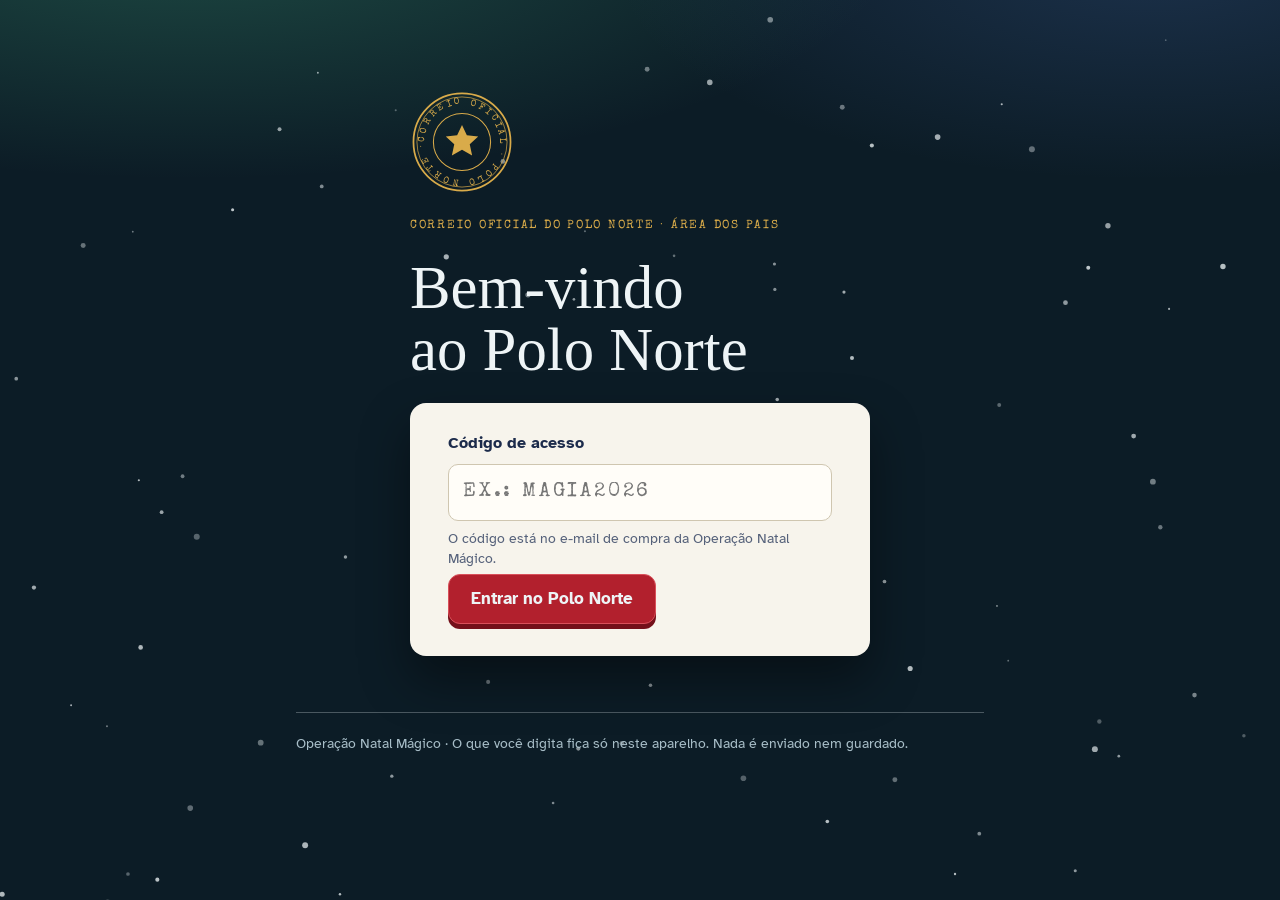
==== index.html @ b94a706e "Add files via upload" ====
<!doctype html>
<html lang="pt-BR">
<head>
<meta charset="utf-8">
<meta name="viewport" content="width=device-width, initial-scale=1, viewport-fit=cover">
<title>Operação Natal Mágico</title>
<meta name="description" content="Área dos pais da Operação Natal Mágico: carta personalizada do Papai Noel, passaporte e guia secreto.">
<meta name="robots" content="noindex, nofollow">
<meta name="theme-color" content="#0c1c26">
<link rel="preconnect" href="https://fonts.googleapis.com">
<link rel="preconnect" href="https://fonts.gstatic.com" crossorigin>
<link rel="stylesheet" href="https://fonts.googleapis.com/css2?family=Atkinson+Hyperlegible:wght@400;700&family=IM+Fell+English+SC&family=Kalam:wght@400;700&family=Mrs+Saint+Delafield&family=Special+Elite&display=swap">
<link rel="stylesheet" href="estilo.css">
</head>
<body>
<canvas id="neve" aria-hidden="true"></canvas>

<main class="app">
  <!-- ACESSO -->
  <section id="tela-acesso" class="tela" hidden>
    <div class="acesso">
      <span class="emblema-grande" data-emblema></span>
      <p class="eyebrow">Correio Oficial do Polo Norte · Área dos pais</p>
      <h1>Bem-vindo ao Polo Norte</h1>
      <form id="form-acesso" class="folha" novalidate>
        <div class="acesso-campo">
          <label class="rotulo" for="f-codigo">Código de acesso</label>
          <input id="f-codigo" type="text" maxlength="24" autocomplete="off" autocapitalize="characters" spellcheck="false" placeholder="Ex.: MAGIA2026">
          <p class="dica">O código está no e-mail de compra da Operação Natal Mágico.</p>
          <p id="erro-codigo" class="erro" hidden></p>
        </div>
        <div class="folha-acoes"><button type="submit" class="bt bt-principal">Entrar no Polo Norte</button></div>
      </form>
    </div>
  </section>

  <!-- INÍCIO -->
  <section id="tela-inicio" class="tela" hidden>
    <div class="inicio-topo">
      <span class="emblema-grande" data-emblema></span>
      <p class="eyebrow">Correio Oficial do Polo Norte · Área dos pais</p>
      <h1>Bem-vindo ao Polo Norte</h1>
      <p class="lead">Em 2 minutos, você prepara a carta personalizada em que o Papai Noel convoca seu filho para a Operação Natal Mágico, e o Passaporte já preenchido. Depois, é só apresentar.</p>
      <div class="acoes">
        <button id="bt-comecar" class="bt bt-principal" type="button">Começar missão</button>
        <button id="bt-guia-inicio" class="bt bt-secundario" type="button">Guia secreto dos pais</button>
        <button id="bt-demo" class="bt bt-secundario" type="button">Ver como a criança recebe</button>
      </div>
      <ul class="garantias">
        <li>Nenhum cadastro</li>
        <li>Nada fica guardado</li>
        <li>Imprima ou apresente na tela</li>
      </ul>
      <p class="aviso-crianca">Prepare longe da criança: a surpresa começa quando ela vê a mensagem urgente.</p>
    </div>
    <div class="amostra-bloco">
      <p class="eyebrow">Exemplo de carta</p>
      <div id="amostra" class="amostra" aria-hidden="true"></div>
    </div>
  </section>

  <!-- FORMULÁRIO -->
  <section id="tela-form" class="tela" hidden>
    <form id="form-carta" class="folha" novalidate>
      <div class="folha-topo">
        <p class="eyebrow-papel">Formulário oficial nº 24 · Central das Missões</p>
        <h2>Conte aos duendes sobre a criança</h2>
        <p class="nota">Só os campos com <span class="obrig">*</span> são obrigatórios. Os outros deixam a carta mais mágica; se ficarem em branco, a carta se ajusta sozinha.</p>
        <button type="button" id="bt-exemplo" class="bt-link-papel">Preencher com um exemplo</button>
      </div>

      <fieldset>
        <legend>Sobre a criança</legend>
        <div class="grade">
          <div class="campo">
            <label class="rotulo" for="f-nome">Nome da criança <span class="obrig">*</span></label>
            <input id="f-nome" type="text" maxlength="40" autocomplete="off" placeholder="Como ela é chamada em casa">
            <p id="erro-nome" class="erro" hidden></p>
          </div>
          <div class="campo">
            <span class="rotulo" id="rot-genero">Menino ou menina <span class="obrig">*</span></span>
            <div id="f-genero" class="escolha" role="radiogroup" aria-labelledby="rot-genero">
              <label class="opcao"><input type="radio" name="genero" id="g-menino" value="menino"><span>Menino</span></label>
              <label class="opcao"><input type="radio" name="genero" id="g-menina" value="menina"><span>Menina</span></label>
            </div>
            <p class="dica">Ajusta palavras como “querido” e “querida”.</p>
            <p id="erro-genero" class="erro" hidden></p>
          </div>
          <div class="campo">
            <label class="rotulo" for="f-idade">Idade <span class="obrig">*</span></label>
            <input id="f-idade" type="number" inputmode="numeric" min="1" max="14" placeholder="Ex.: 7">
            <p id="erro-idade" class="erro" hidden></p>
          </div>
          <div class="campo">
            <label class="rotulo" for="f-cidade">Cidade <span class="obrig">*</span></label>
            <input id="f-cidade" type="text" maxlength="50" autocomplete="off" placeholder="Ex.: Brasília">
            <p id="erro-cidade" class="erro" hidden></p>
          </div>
        </div>
      </fieldset>

      <fieldset>
        <legend>Detalhes mágicos</legend>
        <p class="legenda-nota">Opcional. Escreva do jeito que você falaria.</p>
        <div class="grade">
          <div class="campo inteiro">
            <label class="rotulo" for="f-gosta">Do que mais gosta</label>
            <input id="f-gosta" type="text" maxlength="80" autocomplete="off">
            <p class="dica">Ex.: dinossauros e desenhar</p>
          </div>
          <div class="campo inteiro">
            <label class="rotulo" for="f-conquista">Uma conquista deste ano</label>
            <input id="f-conquista" type="text" maxlength="90" autocomplete="off">
            <p class="dica">Complete a frase “Este ano você…”. Ex.: aprendeu a ler sozinha</p>
          </div>
          <div class="campo">
            <label class="rotulo" for="f-pessoa">Uma pessoa especial</label>
            <input id="f-pessoa" type="text" maxlength="40" autocomplete="off">
            <p class="dica">Ex.: a vovó Lúcia</p>
          </div>
          <div class="campo">
            <label class="rotulo" for="f-pet">Bichinho de estimação</label>
            <input id="f-pet" type="text" maxlength="30" autocomplete="off">
            <p class="dica">Ex.: o Thor</p>
          </div>
          <div class="campo inteiro">
            <label class="rotulo" for="f-pedido">Pedido de Natal</label>
            <input id="f-pedido" type="text" maxlength="70" autocomplete="off">
            <p class="dica">Preencha só se for algo que você pode dar. O Papai Noel diz que leu o pedido, mas não promete nada.</p>
          </div>
        </div>
      </fieldset>

      <fieldset>
        <legend>Recado dos pais</legend>
        <p class="legenda-nota">Opcional. Vira o P.S. da carta.</p>
        <div class="grade">
          <div class="campo inteiro">
            <label class="rotulo" for="f-recado">Recado</label>
            <textarea id="f-recado" maxlength="280"></textarea>
            <p class="dica">Ex.: Temos muito orgulho de você.</p>
          </div>
          <div class="campo">
            <label class="rotulo" for="f-assina">Quem assina o recado</label>
            <input id="f-assina" type="text" maxlength="40" autocomplete="off">
            <p class="dica">Ex.: Mamãe e papai</p>
          </div>
        </div>
      </fieldset>

      <div class="folha-acoes">
        <button type="submit" class="bt bt-principal">Gerar a carta</button>
        <button type="button" id="bt-voltar-inicio" class="bt bt-secundario">Voltar</button>
      </div>
    </form>
  </section>

  <!-- PREPARANDO -->
  <section id="tela-preparando" class="tela tela-centro" hidden>
    <div class="selo-giratorio" data-emblema></div>
    <h2>Preparando a mensagem do Polo Norte</h2>
    <ul class="passos" id="passos">
      <li>Consultando os duendes da Central das Missões</li>
      <li>Escrevendo a carta à mão</li>
      <li>Carimbando o passaporte oficial</li>
    </ul>
  </section>

  <!-- PRONTO -->
  <section id="tela-pronta" class="tela" hidden>
    <div class="bloco">
      <p class="eyebrow">Uma mensagem chegou do Polo Norte</p>
      <h2 id="pronta-titulo">A carta está pronta</h2>
      <p class="lead">Leia antes de mostrar. Se quiser mudar algo, edite os dados e gere de novo: o número de agente continua o mesmo.</p>
    </div>
    <div class="acoes">
      <button id="bt-apresentar" class="bt bt-principal" type="button">Apresentar para a criança</button>
      <button id="bt-editar" class="bt bt-secundario" type="button">Editar dados</button>
    </div>
    <div class="painel">
      <div class="painel-item">
        <div>
          <p class="painel-rotulo">Número de agente</p>
          <p id="num-missao" class="num-missao">PN-2026-0000</p>
          <p class="painel-nota">Já vem escrito na carta e no passaporte. Guarde também por aqui.</p>
        </div>
        <button id="bt-copiar-num" class="bt bt-pequeno" type="button">Copiar número</button>
      </div>
      <div class="painel-item">
        <div>
          <p class="painel-rotulo">Apresentar em outro aparelho</p>
          <p class="painel-nota">Copie o link mágico e abra na TV, no tablet ou no celular de quem vai mostrar. O link abre só a apresentação desta carta.</p>
        </div>
        <button id="bt-copiar-link" class="bt bt-pequeno" type="button">Copiar link mágico</button>
        <input id="link-campo" class="link-campo" type="text" readonly hidden aria-label="Link mágico">
      </div>
      <div class="painel-item">
        <div>
          <p class="painel-rotulo">Guia secreto dos pais</p>
          <p class="painel-nota">O passo a passo da noite de abertura, da rotina de cada noite e do grande final.</p>
        </div>
        <button id="bt-guia-pronta" class="bt bt-pequeno" type="button">Abrir o guia</button>
      </div>
    </div>

    <div class="abas" role="tablist" aria-label="Materiais personalizados">
      <button type="button" role="tab" id="aba-carta" aria-selected="true" aria-controls="painel-carta">Carta do Papai Noel</button>
      <button type="button" role="tab" id="aba-passaporte" aria-selected="false" aria-controls="painel-passaporte" tabindex="-1">Passaporte</button>
    </div>
    <div id="painel-carta" class="aba-painel" role="tabpanel" aria-labelledby="aba-carta">
      <div class="aba-acoes">
        <button id="bt-imprimir-carta" class="bt bt-secundario" type="button">Imprimir ou salvar PDF</button>
        <p class="dica-impressao">No celular, escolha “Salvar como PDF” na tela de impressão.</p>
      </div>
      <div id="carta-final"></div>
    </div>
    <div id="painel-passaporte" class="aba-painel" role="tabpanel" aria-labelledby="aba-passaporte" hidden>
      <p class="lead">A página de identificação já sai preenchida. Imprima, recorte na linha pontilhada e cole na primeira página do Passaporte do kit. A criança completa a foto, o codinome e a assinatura.</p>
      <div class="aba-acoes">
        <button id="bt-imprimir-passaporte" class="bt bt-secundario" type="button">Imprimir o passaporte</button>
      </div>
      <div id="passaporte-final"></div>
    </div>
  </section>

  <!-- GUIA DOS PAIS -->
  <section id="tela-guia" class="tela" hidden>
    <div class="bloco">
      <button id="bt-guia-voltar" class="bt-voltar" type="button">← Voltar</button>
      <p class="eyebrow">Só para os pais · não deixe a criança ver</p>
      <h2>Guia secreto dos pais</h2>
      <p class="lead">Tudo o que você precisa para conduzir os 24 dias com 5 minutos por noite. As missões, os bilhetes e as atividades estão nos PDFs do kit.</p>
      <div class="acoes"><button id="bt-imprimir-guia" class="bt bt-secundario" type="button">Imprimir o guia</button></div>
    </div>
    <div id="guia-conteudo" class="guia">
      <ol class="guia-etapas">
        <li class="etapa">
          <h3>Antes de começar</h3>
          <div class="etapa-corpo">
            <p>Faça tudo até a véspera do primeiro dia. Marque o que já fez:</p>
            <ul class="checklist">
              <li><label><input type="checkbox" id="c1" data-check="c1"><span>Imprimir o Kit de Abertura: Passaporte, Medidor de Magia, Juramento do Agente e Mapa do Polo Norte.</span></label></li>
              <li><label><input type="checkbox" id="c2" data-check="c2"><span>Imprimir e recortar os 24 Cartões do Dia. Guardar em um envelope, longe da criança.</span></label></li>
              <li><label><input type="checkbox" id="c3" data-check="c3"><span>Imprimir os Desafios do Agente que quiser usar. Eles são opcionais.</span></label></li>
              <li><label><input type="checkbox" id="c4" data-check="c4"><span>Escolher onde o cartão vai aparecer toda manhã: ao lado da cama, na mesa do café ou na porta da geladeira. Sempre o mesmo lugar vira ritual.</span></label></li>
              <li><label><input type="checkbox" id="c5" data-check="c5"><span>Separar lápis de cor, cola e uma tesoura sem ponta.</span></label></li>
              <li><label><input type="checkbox" id="c6" data-check="c6"><span>Gerar a carta, imprimir o passaporte e testar a apresentação no aparelho que você vai usar.</span></label></li>
            </ul>
          </div>
        </li>
        <li class="etapa">
          <h3>A noite da abertura (dia 1)</h3>
          <div class="etapa-corpo">
            <ol>
              <li>À noite, com as luzes mais baixas, diga que chegou uma mensagem estranha no seu celular.</li>
              <li>Toque em <strong>Apresentar para a criança</strong> e entregue o aparelho. Deixe que ela mesma toque no selo e leia, ou leia junto.</li>
              <li>Quando ela tocar em <strong>Eu aceito a missão!</strong>, entregue o Passaporte e o Medidor de Magia.</li>
              <li>Ajude a conferir o Passaporte: o número de agente está na carta. Depois, ela faz o Juramento do Agente em voz alta.</li>
            </ol>
            <p class="guia-nota">Prefere papel? Imprima a carta, dobre em um envelope e deixe na porta ou na caixa de correio.</p>
          </div>
        </li>
        <li class="etapa">
          <h3>A rotina de cada noite</h3>
          <div class="etapa-corpo">
            <p>Cinco minutos, depois que a criança dormir:</p>
            <ol>
              <li>Deixe o Cartão do Dia no lugar combinado.</li>
              <li>De manhã, ela encontra o cartão e lê o bilhete e a missão, ou você lê para ela.</li>
              <li>Ao longo do dia, ela cumpre a missão. O desafio em PDF é opcional.</li>
              <li>À noite, ela pinta uma estrela no Medidor de Magia e cola um selo no Passaporte.</li>
              <li>A cada três estrelas, ela pinta o caminho até o próximo lugar do mapa.</li>
            </ol>
          </div>
        </li>
        <li class="etapa">
          <h3>Começou depois do dia 1? Versão Expressa</h3>
          <div class="etapa-corpo">
            <p>Use só os 12 cartões marcados com ★ (dias 1, 3, 4, 5, 7, 10, 13, 15, 17, 19, 23 e 24) e pinte duas estrelas por missão. Comece até 13 de dezembro para terminar no dia 24.</p>
          </div>
        </li>
        <li class="etapa">
          <h3>A caça ao tesouro (dia 23)</h3>
          <div class="etapa-corpo">
            <p>Na noite do dia 22, esconda as pistas impressas:</p>
            <ul>
              <li>Pista 2 na geladeira</li>
              <li>Pista 3 dentro de um sapato</li>
              <li>Pista 4 embaixo do travesseiro</li>
              <li>Pista 5 na máquina de lavar</li>
              <li>Pista 6 na árvore de Natal</li>
            </ul>
            <p>A pista 1 vai junto com o Cartão do Dia 23. Na pista 6, escreva à mão onde está a surpresa final. Se algum esconderijo não existir na sua casa, troque por outro e ajuste a pista anterior.</p>
          </div>
        </li>
        <li class="etapa">
          <h3>O grande final (dia 24)</h3>
          <div class="etapa-corpo">
            <ul>
              <li>Preencha o certificado com o nome da criança e a data. Assine como Papai Noel, com uma letra diferente da sua.</li>
              <li>Entregue o certificado junto com o Cartão Final do Papai Noel.</li>
              <li>Os Vale-Momentos em Família podem ir junto, como presente extra.</li>
            </ul>
          </div>
        </li>
        <li class="etapa">
          <h3>Se algo sair do roteiro</h3>
          <div class="etapa-corpo">
            <dl class="guia-faq">
              <div><dt>Esqueci de deixar o cartão.</dt><dd>Deixe dois no dia seguinte, com um aviso: “A neve atrasou o duende Faísca”.</dd></div>
              <div><dt>O dia foi corrido demais.</dt><dd>Troque por uma missão de 5 minutos, como a da gratidão (dia 4) ou a dos elogios (dia 15). Você pode trocar os dias de lugar.</dd></div>
              <div><dt>A criança não cumpriu a missão.</dt><dd>Não apague estrelas. Diga que a missão pode ser feita amanhã: a magia não tem pressa.</dd></div>
              <div><dt>Tenho mais de um filho.</dt><dd>Gere uma carta e um passaporte para cada um. Cada criança ganha o próprio número de agente, e as missões podem ser feitas juntos.</dd></div>
              <div><dt>A criança perguntou se é você.</dt><dd>Responda com outra pergunta: “O que você acha?”. Deixe a imaginação dela decidir.</dd></div>
            </dl>
          </div>
        </li>
      </ol>
    </div>
  </section>

  <footer class="rodape">Operação Natal Mágico · O que você digita fica só neste aparelho. Nada é enviado nem guardado.</footer>
</main>

<!-- BOAS-VINDAS (depois do código) -->
<div id="intro" class="intro" hidden role="dialog" aria-modal="true" aria-label="Boas-vindas ao Polo Norte">
  <button id="bt-intro-pular" class="intro-pular" type="button">Pular</button>
  <div class="intro-palco">
    <div class="intro-selo"><span data-emblema></span><p>Acesso liberado</p></div>
    <div class="intro-dupla">
      <figure class="intro-personagem intro-faisca">
        <p class="balao">Bem-vindo à Central das Missões! Eu sou o Faísca. Todo dia, vou entregar uma missão para o seu pequeno agente.</p>
        <div class="desenho" data-personagem="faisca"></div>
        <figcaption>Duende Faísca<span>Chefe da Central das Missões</span></figcaption>
      </figure>
      <figure class="intro-personagem intro-lumi">
        <p class="balao">E eu sou a Lumi, a rena caçula! Cada missão cumprida me dá força para o meu primeiro voo.</p>
        <div class="desenho" data-personagem="lumi"></div>
        <figcaption>Rena Lumi<span>A estrela do primeiro voo</span></figcaption>
      </figure>
    </div>
    <button id="bt-intro-entrar" class="bt bt-ouro bt-grande intro-entrar" type="button">Entrar no Polo Norte</button>
  </div>
</div>

<!-- APRESENTAÇÃO -->
<div id="apresentacao" class="ap" hidden role="dialog" aria-modal="true" aria-label="Mensagem do Polo Norte">
  <div class="ap-barra">
    <button id="bt-som" type="button" aria-pressed="true">Som ligado</button>
    <button id="bt-sair" type="button">Sair</button>
  </div>

  <section id="ap-alerta" class="ap-etapa">
    <div class="farol" aria-hidden="true"></div>
    <p class="transmissao">Central das Missões · Transmissão prioritária</p>
    <h2 class="atencao">ATENÇÃO!</h2>
    <p class="ap-texto">Uma mensagem urgente acaba de chegar do Polo Norte.</p>
    <button id="bt-receber" class="bt bt-principal bt-grande" type="button">Receber a mensagem</button>
  </section>

  <section id="ap-envelope" class="ap-etapa" hidden>
    <p class="ap-texto ap-texto-menor">Esta mensagem é para:</p>
    <p id="ap-nome" class="ap-nome"></p>
    <div class="envelope-palco">
      <div id="envelope" class="envelope">
        <div class="aba"></div>
        <button id="bt-lacre" class="lacre-btn" type="button" aria-label="Abrir o envelope" data-estrela></button>
        <p class="env-carimbo">Correio das Renas · Entrega urgente</p>
      </div>
    </div>
    <p class="toque">Toque no selo para abrir</p>
  </section>

  <section id="ap-carta" class="ap-etapa ap-etapa-carta" hidden>
    <div id="ap-folha" class="ap-folha"></div>
    <button id="bt-aceito" class="bt bt-ouro bt-grande" type="button">Eu aceito a missão!</button>
  </section>

  <section id="ap-aceita" class="ap-etapa" hidden>
    <div class="estrela-grande" data-estrela></div>
    <h2 class="aceita-titulo">Missão aceita!</h2>
    <p id="ap-agente" class="ap-agente"></p>
    <div class="medidor-bloco">
      <p class="medidor-rotulo">Medidor de Magia · 1 de 24 estrelas</p>
      <div id="medidor" class="medidor" aria-hidden="true"></div>
    </div>
    <p class="ap-texto ap-texto-menor">A primeira estrela acabou de acender. Fique de olho: o duende Faísca vai deixar a sua próxima missão.</p>
    <button id="bt-reler" class="bt bt-secundario" type="button">Ler a carta de novo</button>
  </section>
</div>

<div id="impressao" aria-hidden="true"></div>

<script src="app.js"></script>
</body>
</html>
---- estilo.css ----
/* Layout: uma coluna estreita sobre o céu noturno do Polo Norte; carta e passaporte são papel de verdade apoiados nesse céu. */
:root{
  --noite:#0c1c26; --noite-2:#132c38; --noite-3:#21424f;
  --neve:#eef4f6; --neve-2:#a8bec8; --borda-clara:rgba(238,244,246,.28); --vidro:rgba(12,28,38,.62);
  --pinho:#1f5040; --lacre:#b2202d; --lacre-escuro:#74101a; --lacre-claro:#d9505a;
  --brilho-lacre:rgba(217,80,90,.6); --brilho-zero:rgba(217,80,90,0);
  --ouro:#d9ab4a; --ouro-claro:#f3d27f; --ouro-escuro:#94701f; --brilho-ouro:rgba(243,210,127,.55);
  --papel:#f7f4ec; --papel-2:#e9e2cf; --tinta:#1c2b4b; --tinta-2:#55617a;
  --campo:#fffdf8; --campo-borda:#cfc6b0;
  --envelope:#f1ecdf; --envelope-aba:#e4dcc6;
  --passaporte:#e6efeb; --passaporte-linha:rgba(31,80,64,.09);
  --aurora-1:rgba(70,180,135,.30); --aurora-2:rgba(80,120,200,.22);
  --sombra:rgba(0,0,0,.42);
  /* personagens */
  --pele:#f3c9a4; --pele-sombra:#e0a987; --bochecha:rgba(226,110,110,.45); --cabelo:#c9672e;
  --duende:#2f7a5c; --duende-escuro:#1f5040; --cinto:#5a3a22; --olho:#1d1a22; --brilho:#ffffff;
  --rena:#a87448; --rena-escuro:#7d5232; --rena-claro:#ecd5b0; --casco:#3d2a1c; --nariz-rena:#4a2f20;
  --f-oficial:'IM Fell English SC', Georgia, 'Times New Roman', serif;
  --f-mao:'Kalam', 'Segoe Print', 'Comic Sans MS', cursive;
  --f-ui:'Atkinson Hyperlegible', system-ui, -apple-system, 'Segoe UI', sans-serif;
  --f-tele:'Special Elite', 'Courier New', monospace;
  --f-assin:'Mrs Saint Delafield', 'Brush Script MT', cursive;
  color-scheme: dark;
}
*,*::before,*::after{box-sizing:border-box}
[hidden]{display:none!important}
html{-webkit-text-size-adjust:100%}
body{
  margin:0; min-height:100vh; font-family:var(--f-ui); font-size:16px; line-height:1.55; color:var(--neve);
  background:
    radial-gradient(ellipse 90% 45% at 15% -8%, var(--aurora-1), transparent 62%),
    radial-gradient(ellipse 70% 40% at 90% -4%, var(--aurora-2), transparent 60%),
    var(--noite);
  background-attachment:fixed;
}
body.em-apresentacao{overflow:hidden}
#neve{position:fixed; inset:0; width:100%; height:100%; pointer-events:none; z-index:0}
body.em-apresentacao #neve{z-index:51}
:focus-visible{outline:3px solid var(--ouro-claro); outline-offset:3px}
p{margin:0}

/* ---------- casca do site ---------- */
.app{
  position:relative; z-index:1; max-width:720px; margin:0 auto;
  padding-block:calc(env(safe-area-inset-top,0px) + 36px) calc(env(safe-area-inset-bottom,0px) + 40px);
  padding-left:max(16px, env(safe-area-inset-left,0px)); padding-right:max(16px, env(safe-area-inset-right,0px));
}
.tela{display:flex; flex-direction:column; gap:28px}
.eyebrow{font-family:var(--f-tele); text-transform:uppercase; letter-spacing:.14em; font-size:.78rem; color:var(--ouro)}
h1,h2,h3{font-weight:400; text-wrap:balance; margin:0}
h1{font-family:var(--f-oficial); font-size:clamp(2.5rem, 9vw, 3.8rem); line-height:1.02; color:var(--neve)}
h2{font-family:var(--f-oficial); font-size:clamp(1.9rem, 6vw, 2.6rem); line-height:1.08; color:var(--neve)}
h3{font-family:var(--f-oficial); font-size:1.45rem; line-height:1.15; color:var(--ouro-claro)}
.lead{font-size:1.1rem; color:var(--neve-2); max-width:58ch}
.bloco{display:flex; flex-direction:column; gap:14px}
.acoes{display:flex; flex-wrap:wrap; gap:12px}

.bt{
  font-family:var(--f-ui); font-weight:700; font-size:1.05rem; line-height:1.2;
  padding:14px 22px; min-height:50px; border-radius:12px; border:1.5px solid transparent;
  cursor:pointer; display:inline-flex; align-items:center; justify-content:center; gap:10px;
  transition:transform .12s ease, box-shadow .12s ease, background-color .2s ease;
}
.bt-principal{background:var(--lacre); color:var(--neve); border-color:var(--lacre-claro); box-shadow:0 5px 0 var(--lacre-escuro)}
.bt-principal:hover{background:var(--lacre-claro)}
.bt-principal:active{transform:translateY(3px); box-shadow:0 2px 0 var(--lacre-escuro)}
.bt-ouro{background:var(--ouro); color:var(--noite); border-color:var(--ouro-claro); box-shadow:0 5px 0 var(--ouro-escuro)}
.bt-ouro:hover{background:var(--ouro-claro)}
.bt-ouro:active{transform:translateY(3px); box-shadow:0 2px 0 var(--ouro-escuro)}
.bt-secundario{background:transparent; color:var(--neve); border-color:var(--borda-clara)}
.bt-secundario:hover{border-color:var(--neve-2)}
.bt-pequeno{font-size:.95rem; padding:10px 16px; min-height:44px; background:var(--noite-3); color:var(--neve); border-color:var(--borda-clara)}
.bt-grande{font-size:1.3rem; padding:18px 32px; min-height:62px; border-radius:14px}
.bt-voltar{align-self:flex-start; background:none; border:0; padding:8px 0; font:700 1rem var(--f-ui); color:var(--ouro-claro); cursor:pointer}

/* ---------- acesso ---------- */
.acesso{max-width:460px; margin:6vh auto 0; display:flex; flex-direction:column; gap:22px; align-items:flex-start}
.acesso .folha{width:100%}
.acesso-campo{display:flex; flex-direction:column; gap:8px}
.acesso-campo input{text-transform:uppercase; letter-spacing:.14em; font-family:var(--f-tele)!important; font-size:1.25rem!important}

/* ---------- início ---------- */
.inicio-topo{display:flex; flex-direction:column; gap:18px; align-items:flex-start}
.emblema-grande{width:104px; color:var(--ouro)}
.emblema-grande svg{display:block; width:100%; height:auto}
.garantias{list-style:none; margin:0; padding:0; display:flex; flex-wrap:wrap; gap:8px 20px; color:var(--neve-2); font-size:.95rem}
.garantias li{display:flex; align-items:center; gap:8px}
.garantias li::before{content:""; width:7px; height:7px; border-radius:50%; background:var(--ouro)}
.aviso-crianca{font-size:.95rem; color:var(--neve-2); border-left:3px solid var(--lacre); padding-left:12px; max-width:56ch}
.amostra-bloco{display:flex; flex-direction:column; gap:14px; margin-top:8px}
.amostra{
  max-height:540px; overflow:hidden; padding:6px 4px 0;
  -webkit-mask-image:linear-gradient(#000 62%, transparent); mask-image:linear-gradient(#000 62%, transparent);
}
.amostra .carta{transform:rotate(-1.2deg); font-size:clamp(13px, 3.3vw, 16px)}

/* ---------- formulário (papel) ---------- */
.folha{
  background:var(--papel); color:var(--tinta); color-scheme:light;
  border-radius:16px; padding:28px clamp(18px, 5vw, 38px) 32px;
  box-shadow:0 24px 50px var(--sombra);
}
.folha-topo{display:flex; flex-direction:column; gap:10px; margin-bottom:26px; padding-bottom:22px; border-bottom:1.5px solid var(--ouro)}
.eyebrow-papel{font-family:var(--f-tele); text-transform:uppercase; letter-spacing:.12em; font-size:.74rem; color:var(--lacre)}
.folha h2{color:var(--pinho)}
.nota{font-size:.98rem; color:var(--tinta-2); max-width:58ch}
.bt-link-papel{align-self:flex-start; background:none; border:0; padding:6px 0; font:700 .98rem var(--f-ui); color:var(--lacre); text-decoration:underline; text-underline-offset:3px; cursor:pointer}
fieldset{border:0; padding:0; margin:0 0 30px; min-width:0}
legend{font-family:var(--f-oficial); font-size:1.5rem; color:var(--pinho); padding:0; margin-bottom:4px}
.legenda-nota{font-size:.94rem; color:var(--tinta-2); margin:0 0 16px}
.grade{display:grid; grid-template-columns:1fr 1fr; gap:18px 16px}
.campo{display:flex; flex-direction:column; gap:6px; min-width:0}
.campo.inteiro{grid-column:1 / -1}
.rotulo{font-weight:700; font-size:1rem; color:var(--tinta)}
.obrig{color:var(--lacre)}
.dica{font-size:.87rem; color:var(--tinta-2); line-height:1.4}
.folha input[type=text], .folha input[type=number], .folha textarea{
  font:inherit; font-size:1.05rem; color:var(--tinta); background:var(--campo);
  border:1.5px solid var(--campo-borda); border-radius:10px; padding:12px 14px; width:100%;
}
.folha textarea{min-height:100px; resize:vertical}
.folha input:focus, .folha textarea:focus{outline:none; border-color:var(--pinho); box-shadow:0 0 0 3px rgba(31,80,64,.18)}
.folha [aria-invalid="true"]{border-color:var(--lacre)}
.erro{color:var(--lacre); font-size:.9rem; font-weight:700}
.escolha{display:flex; gap:10px}
.opcao{flex:1; position:relative}
.opcao input{position:absolute; opacity:0; inset:0; margin:0}
.opcao span{
  display:block; text-align:center; padding:12px 10px; border:1.5px solid var(--campo-borda); border-radius:10px;
  background:var(--campo); color:var(--tinta); font-weight:700; cursor:pointer; transition:background-color .15s
}
.opcao input:checked + span{background:var(--pinho); color:var(--papel); border-color:var(--pinho)}
.opcao input:focus-visible + span{outline:3px solid var(--ouro); outline-offset:2px}
.folha-acoes{display:flex; flex-wrap:wrap; gap:12px; padding-top:6px}
.folha .bt-secundario{color:var(--tinta); border-color:var(--campo-borda)}
@media (max-width:540px){ .grade{grid-template-columns:1fr} }

/* ---------- preparando ---------- */
.tela-centro{align-items:center; text-align:center; padding-top:8vh}
.selo-giratorio{width:150px; color:var(--ouro); animation:girar 6s linear infinite}
.selo-giratorio svg{width:100%; height:auto; display:block}
@keyframes girar{to{transform:rotate(360deg)}}
.passos{list-style:none; margin:0; padding:0; display:flex; flex-direction:column; gap:12px; text-align:left}
.passos li{display:flex; align-items:center; gap:12px; color:var(--neve-2); font-size:1.05rem; opacity:.45; transition:opacity .4s}
.passos li::before{
  content:""; width:22px; height:22px; border-radius:50%; border:2px solid var(--borda-clara); flex:none;
  display:grid; place-items:center; font-size:.8rem; font-weight:700; color:var(--noite);
}
.passos li.feito{opacity:1; color:var(--neve)}
.passos li.feito::before{content:"✓"; background:var(--ouro); border-color:var(--ouro)}

/* ---------- área pronta ---------- */
.painel{display:flex; flex-direction:column; gap:12px}
.painel-item{
  display:grid; grid-template-columns:1fr auto; gap:12px 16px; align-items:center;
  background:var(--noite-2); border:1px solid var(--borda-clara); border-radius:14px; padding:16px 18px;
}
.painel-item > div{min-width:0}
.painel-rotulo{font-family:var(--f-tele); font-size:.75rem; letter-spacing:.12em; text-transform:uppercase; color:var(--ouro)}
.num-missao{font-family:var(--f-tele); font-size:1.45rem; color:var(--ouro-claro); letter-spacing:.06em; font-variant-numeric:tabular-nums; margin:2px 0}
.painel-nota{font-size:.93rem; color:var(--neve-2)}
.link-campo{grid-column:1 / -1; width:100%; font:.85rem var(--f-tele); color:var(--neve); background:var(--noite-3); border:1px solid var(--borda-clara); border-radius:8px; padding:10px 12px}
@media (max-width:480px){ .painel-item{grid-template-columns:1fr} .painel-item .bt{justify-self:start} }

.abas{display:flex; gap:4px; border-bottom:1px solid var(--borda-clara); overflow-x:auto}
.abas button{
  font:700 1.02rem var(--f-ui); background:none; border:0; border-bottom:3px solid transparent;
  color:var(--neve-2); padding:12px 18px; min-height:50px; cursor:pointer; white-space:nowrap
}
.abas button[aria-selected="true"]{color:var(--neve); border-bottom-color:var(--ouro)}
.aba-painel{display:flex; flex-direction:column; gap:18px}
.aba-acoes{display:flex; flex-wrap:wrap; gap:10px 16px; align-items:center}
.dica-impressao{font-size:.92rem; color:var(--neve-2)}

/* ---------- a carta ---------- */
.carta{
  position:relative; max-width:680px; margin-inline:auto; width:100%;
  background:
    radial-gradient(circle at 18% 12%, rgba(233,226,207,.55), transparent 42%),
    radial-gradient(circle at 85% 88%, rgba(233,226,207,.6), transparent 45%),
    var(--papel);
  color:var(--tinta);
  border:12px solid transparent;
  border-image:repeating-linear-gradient(-45deg, var(--lacre) 0 12px, var(--papel) 12px 20px, var(--pinho) 20px 32px, var(--papel) 32px 40px) 12;
  padding:2.1em 2.3em 1.8em;
  font-family:var(--f-mao); font-size:clamp(15px, 3.7vw, 18px); line-height:1.68;
  box-shadow:0 24px 50px var(--sombra);
}
.carta-topo{display:grid; grid-template-columns:auto 1fr auto; gap:.9em; align-items:center; padding-bottom:.9em; margin-bottom:1.1em; border-bottom:1.5px solid var(--ouro)}
.carta-topo .emblema{width:4.3em; color:var(--lacre)}
.carta-topo .emblema svg, .carta-topo .carimbo svg{display:block; width:100%; height:auto}
.timbre-1{font-family:var(--f-oficial); font-size:1.4em; line-height:1.08; color:var(--pinho)}
.timbre-2{font-family:var(--f-tele); font-size:.68em; color:var(--tinta-2); letter-spacing:.07em; text-transform:uppercase; margin-top:.35em; line-height:1.35}
.carta-topo .carimbo{width:6.4em; color:var(--lacre); opacity:.72; transform:rotate(-8deg)}
@media (max-width:480px){
  .carta{padding:1.5em 1.3em 1.4em}
  .carta-topo{grid-template-columns:auto 1fr}
  .carta-topo .carimbo{grid-column:1 / -1; justify-self:end; width:5.6em; margin-top:-.6em}
}
.carta-local{text-align:right; font-size:.95em; color:var(--tinta-2); margin-bottom:1em}
.carta-corpo p{margin-bottom:.8em}
.carta-corpo .saudacao{font-size:1.28em; font-weight:700}
.carta-corpo .pergunta{font-size:1.22em; font-weight:700; color:var(--lacre)}
.nome-destaque{font-weight:700; color:var(--pinho)}
.carta-agente{
  margin:.2em auto 1.1em; max-width:22em; text-align:center; padding:.7em 1em .8em;
  border:2px dashed var(--lacre); border-radius:.5em; transform:rotate(-1.5deg);
}
.carta-agente .ca-rotulo{font-family:var(--f-tele); font-size:.7em; letter-spacing:.14em; text-transform:uppercase; color:var(--lacre); margin:0}
.carta-agente .ca-num{font-family:var(--f-tele); font-size:1.55em; letter-spacing:.08em; color:var(--tinta); font-variant-numeric:tabular-nums; line-height:1.3; margin:0}
.carta-agente .ca-nota{font-size:.82em; color:var(--tinta-2); margin:0; line-height:1.4}
.carta-fim{display:flex; align-items:flex-end; justify-content:space-between; gap:1em; margin-top:.4em}
.assinatura{font-family:var(--f-assin); font-size:3.3em; line-height:1; color:var(--tinta); margin-top:.12em; transform:rotate(-4deg); transform-origin:left bottom}
.lacre{
  width:4.5em; height:4.5em; flex:none; display:grid; place-items:center;
  border-radius:48% 52% 50% 50% / 53% 47% 53% 47%;
  background:radial-gradient(circle at 35% 30%, var(--lacre-claro), var(--lacre) 55%, var(--lacre-escuro));
  box-shadow:inset 0 -4px 8px rgba(0,0,0,.25), 0 3px 6px rgba(0,0,0,.25);
  color:var(--ouro-claro); transform:rotate(9deg);
}
.lacre svg{width:52%; height:auto}
.carta-ps{margin-top:1.1em; padding-top:.75em; border-top:1px dashed var(--tinta-2); font-size:.98em}
.carta-rodape{margin-top:1.3em; font-family:var(--f-tele); font-size:.66em; letter-spacing:.08em; text-transform:uppercase; color:var(--tinta-2); text-align:center}

/* ---------- o passaporte ---------- */
.passaporte{
  width:100%; max-width:560px; margin-inline:auto; color:var(--tinta);
  background:
    repeating-radial-gradient(circle at 78% 30%, var(--passaporte-linha) 0 1px, transparent 1px 9px),
    repeating-linear-gradient(115deg, var(--passaporte-linha) 0 1px, transparent 1px 14px),
    var(--passaporte);
  border-radius:14px; padding:1.1em 1.2em 1em; font-size:clamp(13px, 3.4vw, 16px);
  box-shadow:0 24px 50px var(--sombra); outline:2px dashed var(--neve-2); outline-offset:8px;
}
.pp-topo{display:flex; align-items:center; gap:.8em; padding-bottom:.7em; margin-bottom:.9em; border-bottom:1.5px solid var(--pinho)}
.pp-emblema{width:3.2em; color:var(--pinho); flex:none}
.pp-emblema svg{display:block; width:100%; height:auto}
.pp-titulo{font-family:var(--f-oficial); font-size:1.45em; line-height:1.05; color:var(--pinho)}
.pp-sub{font-family:var(--f-tele); font-size:.7em; letter-spacing:.12em; text-transform:uppercase; color:var(--lacre); margin-top:.25em}
.pp-corpo{display:grid; grid-template-columns:7.2em 1fr; gap:1em; align-items:start}
.pp-foto{
  aspect-ratio:3 / 4; border:1.5px dashed var(--pinho); border-radius:.4em; display:grid; place-items:center; text-align:center;
  font-size:.72em; color:var(--tinta-2); padding:.6em; background:var(--campo)
}
.pp-dados{margin:0; display:grid; grid-template-columns:1fr 1fr; gap:.55em .9em}
.pp-dados > div{min-width:0}
.pp-dados .inteiro{grid-column:1 / -1}
.pp-dados dt{font-family:var(--f-ui); font-size:.64em; font-weight:700; letter-spacing:.1em; text-transform:uppercase; color:var(--tinta-2)}
.pp-dados dd{margin:0; font-family:var(--f-tele); font-size:1em; color:var(--tinta); overflow-wrap:anywhere; line-height:1.3}
.pp-dados dd.pp-num{color:var(--lacre); font-size:1.12em; letter-spacing:.05em}
.pp-dados dd.pp-branco{height:1.6em; border-bottom:1.5px solid var(--tinta-2)}
.pp-mrz{
  margin-top:1em; padding-top:.6em; border-top:1px solid var(--passaporte-linha);
  font-family:'Courier New', monospace; font-size:clamp(8.5px, 2.35vw, 12.5px); letter-spacing:.06em; line-height:1.45;
  color:var(--tinta); white-space:pre; overflow:hidden
}
@media (max-width:440px){ .pp-corpo{grid-template-columns:5.6em 1fr} .pp-dados{grid-template-columns:1fr} }

/* ---------- guia dos pais ---------- */
.guia{display:flex; flex-direction:column; gap:16px}
.guia-etapas{list-style:none; margin:0; padding:0; counter-reset:etapa; display:flex; flex-direction:column; gap:16px}
.etapa{
  counter-increment:etapa; display:grid; grid-template-columns:44px 1fr; gap:4px 14px;
  background:var(--noite-2); border:1px solid var(--borda-clara); border-radius:16px; padding:20px 20px 22px 16px;
}
.etapa::before{
  content:counter(etapa); grid-row:1 / span 2; width:40px; height:40px; border-radius:50%;
  display:grid; place-items:center; font-family:var(--f-tele); font-size:1.15rem; color:var(--noite); background:var(--ouro)
}
.etapa > *{grid-column:2; min-width:0}
.etapa-corpo{display:flex; flex-direction:column; gap:12px; color:var(--neve-2); font-size:1.02rem; margin-top:6px}
.etapa-corpo strong{color:var(--neve)}
.etapa-corpo ol, .etapa-corpo ul{margin:0; padding-left:1.2em; display:flex; flex-direction:column; gap:6px}
.checklist{list-style:none; padding-left:0!important}
.checklist label{display:flex; gap:12px; align-items:flex-start; cursor:pointer}
.checklist input{width:20px; height:20px; margin:2px 0 0; flex:none; accent-color:var(--ouro)}
.checklist input:checked + span{text-decoration:line-through; opacity:.7}
.guia-nota{font-size:.95rem; border-left:3px solid var(--ouro); padding-left:12px}
.guia-faq{margin:0; display:flex; flex-direction:column; gap:12px}
.guia-faq dt{font-weight:700; color:var(--neve)}
.guia-faq dd{margin:2px 0 0}

.rodape{margin-top:56px; padding-top:20px; border-top:1px solid var(--borda-clara); font-size:.86rem; color:var(--neve-2)}

/* ---------- apresentação ---------- */
.ap{
  position:fixed; inset:0; z-index:50; overflow-y:auto; -webkit-overflow-scrolling:touch; color:var(--neve);
  background:
    radial-gradient(ellipse 90% 50% at 20% -10%, var(--aurora-1), transparent 62%),
    radial-gradient(ellipse 70% 45% at 85% -6%, var(--aurora-2), transparent 60%),
    var(--noite);
}
.ap-barra{position:fixed; z-index:55; top:calc(env(safe-area-inset-top,0px) + 12px); right:calc(env(safe-area-inset-right,0px) + 12px); display:flex; gap:8px}
.ap-barra button{font:700 .85rem var(--f-ui); background:var(--vidro); color:var(--neve-2); border:1px solid var(--borda-clara); border-radius:999px; padding:8px 14px; min-height:38px; cursor:pointer}
.ap-etapa{
  min-height:100%; display:flex; flex-direction:column; align-items:center; justify-content:center; text-align:center; gap:24px;
  padding-block:calc(env(safe-area-inset-top,0px) + 76px) calc(env(safe-area-inset-bottom,0px) + 48px);
  padding-left:max(16px, env(safe-area-inset-left,0px)); padding-right:max(16px, env(safe-area-inset-right,0px));
}
.ap-etapa-carta{justify-content:flex-start}
.farol{
  width:108px; height:108px; border-radius:50%;
  background:radial-gradient(circle at 40% 34%, var(--lacre-claro), var(--lacre) 58%, var(--lacre-escuro));
  animation:farol 1.15s ease-out infinite;
}
@keyframes farol{0%{box-shadow:0 0 0 0 var(--brilho-lacre)}70%{box-shadow:0 0 0 46px var(--brilho-zero)}100%{box-shadow:0 0 0 0 var(--brilho-zero)}}
.transmissao{font-family:var(--f-tele); font-size:.82rem; letter-spacing:.16em; text-transform:uppercase; color:var(--ouro)}
.atencao{font-family:var(--f-tele); font-size:clamp(2.8rem, 13vw, 5.4rem); letter-spacing:.1em; line-height:1; color:var(--neve)}
.atencao::after{content:"_"; animation:piscar 1s steps(1) infinite; color:var(--lacre-claro)}
@keyframes piscar{50%{opacity:0}}
.ap-texto{font-size:clamp(1.25rem, 4.6vw, 1.65rem); line-height:1.35; max-width:24ch; color:var(--neve)}
.ap-texto-menor{font-size:clamp(1.05rem, 3.8vw, 1.25rem); color:var(--neve-2); max-width:34ch}
.ap-nome{font-family:var(--f-oficial); font-size:clamp(3rem, 15vw, 6.4rem); line-height:1; color:var(--ouro-claro); text-shadow:0 0 36px var(--brilho-ouro); overflow-wrap:anywhere}
.envelope-palco{perspective:1000px; margin-top:6px; max-width:100%}
.envelope{
  position:relative; width:min(84vw, 440px); aspect-ratio:16 / 10; max-width:100%;
  background:var(--envelope); border:10px solid transparent;
  border-image:repeating-linear-gradient(-45deg, var(--lacre) 0 12px, var(--envelope) 12px 20px, var(--pinho) 20px 32px, var(--envelope) 32px 40px) 10;
  box-shadow:0 30px 60px var(--sombra);
}
.aba{position:absolute; left:0; right:0; top:0; height:60%; background:var(--envelope-aba); clip-path:polygon(0 0, 100% 0, 50% 100%); transform-origin:50% 0; transition:transform .9s cubic-bezier(.5,0,.2,1); z-index:2}
.envelope.aberto .aba{transform:rotateX(178deg)}
.lacre-btn{
  position:absolute; left:50%; top:60%; z-index:3; width:84px; height:84px; transform:translate(-50%,-50%);
  border:0; cursor:pointer; display:grid; place-items:center; color:var(--ouro-claro);
  border-radius:48% 52% 50% 50% / 53% 47% 53% 47%;
  background:radial-gradient(circle at 35% 30%, var(--lacre-claro), var(--lacre) 55%, var(--lacre-escuro));
  box-shadow:inset 0 -5px 10px rgba(0,0,0,.28), 0 6px 14px rgba(0,0,0,.35);
  animation:pulsar 1.6s ease-in-out infinite; transition:opacity .4s, transform .4s;
}
.lacre-btn svg{width:46%; height:auto}
@keyframes pulsar{50%{transform:translate(-50%,-50%) scale(1.08)}}
.envelope.aberto .lacre-btn{opacity:0; animation:none; transform:translate(-50%,-50%) scale(.6); pointer-events:none}
.env-carimbo{position:absolute; left:0; right:0; bottom:9%; text-align:center; font-family:var(--f-tele); font-size:clamp(.62rem, 2.4vw, .8rem); letter-spacing:.14em; text-transform:uppercase; color:var(--lacre)}
.toque{font-size:1.05rem; color:var(--neve-2); animation:boiar 1.8s ease-in-out infinite}
@keyframes boiar{50%{transform:translateY(-5px)}}
.ap-folha{width:100%; max-width:680px; animation:subir .9s cubic-bezier(.2,.7,.2,1) both}
@keyframes subir{from{opacity:0; transform:translateY(60px) scale(.96)}to{opacity:1; transform:none}}
.ap-folha .carta{text-align:left}
.estrela-grande{width:136px; color:var(--ouro-claro); filter:drop-shadow(0 0 24px var(--brilho-ouro)); animation:brotar 1s cubic-bezier(.2,1.4,.4,1) both}
.estrela-grande svg{width:100%; height:auto; display:block}
@keyframes brotar{from{transform:scale(.2) rotate(-90deg); opacity:0}to{transform:none; opacity:1}}
.aceita-titulo{font-family:var(--f-oficial); font-size:clamp(2.8rem, 11vw, 4.4rem); line-height:1; color:var(--neve)}
.ap-agente{font-family:var(--f-tele); letter-spacing:.1em; text-transform:uppercase; color:var(--ouro); font-size:1rem}
.medidor-bloco{display:flex; flex-direction:column; gap:10px; width:100%; max-width:440px}
.medidor-rotulo{font-family:var(--f-tele); font-size:.8rem; letter-spacing:.12em; text-transform:uppercase; color:var(--neve-2)}
.medidor{display:grid; grid-template-columns:repeat(12, 1fr); gap:6px}
.m-estrela{color:var(--noite-3)}
.m-estrela svg{width:100%; height:auto; display:block}
.m-estrela.acesa{color:var(--ouro-claro); filter:drop-shadow(0 0 8px var(--brilho-ouro)); animation:acender 1.2s .7s ease-out both}
@keyframes acender{from{color:var(--noite-3); transform:scale(.6)}60%{transform:scale(1.5)}to{color:var(--ouro-claro); transform:none}}

/* ---------- boas-vindas com os personagens ---------- */
.intro{
  position:fixed; inset:0; z-index:60; overflow-y:auto; display:flex; color:var(--neve);
  background:
    radial-gradient(ellipse 90% 50% at 20% -10%, var(--aurora-1), transparent 62%),
    radial-gradient(ellipse 70% 45% at 85% -6%, var(--aurora-2), transparent 60%),
    var(--noite);
}
body.em-intro{overflow:hidden}
body.em-intro #neve{z-index:61}
.intro-pular{position:fixed; z-index:62; top:calc(env(safe-area-inset-top,0px) + 12px); right:calc(env(safe-area-inset-right,0px) + 12px); font:700 .85rem var(--f-ui); background:var(--vidro); color:var(--neve-2); border:1px solid var(--borda-clara); border-radius:999px; padding:8px 14px; min-height:38px; cursor:pointer}
.intro-palco{
  margin:auto; width:100%; max-width:720px; display:flex; flex-direction:column; align-items:center; gap:22px; text-align:center;
  padding-block:calc(env(safe-area-inset-top,0px) + 64px) calc(env(safe-area-inset-bottom,0px) + 40px);
  padding-left:max(16px, env(safe-area-inset-left,0px)); padding-right:max(16px, env(safe-area-inset-right,0px));
}
.intro-selo{display:flex; flex-direction:column; align-items:center; gap:10px; color:var(--ouro)}
.intro-selo span{width:80px}
.intro-selo svg{display:block; width:100%; height:auto}
.intro-selo p{font-family:var(--f-tele); font-size:.95rem; letter-spacing:.2em; text-transform:uppercase; color:var(--ouro-claro); border:2px solid var(--ouro); border-radius:6px; padding:4px 14px; transform:rotate(-4deg)}
.intro-dupla{display:grid; grid-template-columns:1fr 1fr; gap:14px; width:100%; align-items:end}
.intro-personagem{margin:0; display:flex; flex-direction:column; align-items:center; gap:12px; min-width:0}
.balao{
  position:relative; max-width:270px; background:var(--papel); color:var(--tinta);
  font-family:var(--f-mao); font-size:clamp(.92rem, 3.5vw, 1.15rem); line-height:1.35;
  padding:12px 14px; border-radius:16px; box-shadow:0 12px 26px var(--sombra)
}
.balao::after{content:""; position:absolute; left:50%; bottom:-10px; transform:translateX(-50%); border:10px solid transparent; border-top-color:var(--papel); border-bottom:0}
.desenho{width:min(100%, 210px)}
.desenho svg{display:block; width:100%; height:auto; overflow:visible}
.intro-personagem figcaption{font-family:var(--f-oficial); font-size:1.25rem; line-height:1.1; color:var(--neve)}
.intro-personagem figcaption span{display:block; margin-top:4px; font-family:var(--f-ui); font-size:.82rem; color:var(--neve-2)}

/* cores dos desenhos */
.c-pele{fill:var(--pele)} .c-pele-sombra{fill:var(--pele-sombra)} .c-bochecha{fill:var(--bochecha)} .c-cabelo{fill:var(--cabelo)}
.c-duende{fill:var(--duende)} .c-duende-escuro{fill:var(--duende-escuro)} .c-lacre{fill:var(--lacre)} .c-ouro{fill:var(--ouro)} .c-ouro-claro{fill:var(--ouro-claro)}
.c-cinto{fill:var(--cinto)} .c-olho{fill:var(--olho)} .c-brilho{fill:var(--brilho)} .c-boca{fill:none; stroke:var(--olho); stroke-width:3; stroke-linecap:round}
.c-braco{fill:none; stroke:var(--duende); stroke-width:14; stroke-linecap:round}
.c-rena{fill:var(--rena)} .c-rena-escuro{fill:var(--rena-escuro)} .c-rena-claro{fill:var(--rena-claro)} .c-casco{fill:var(--casco)} .c-nariz-rena{fill:var(--nariz-rena)}
.c-galho{fill:none; stroke:var(--ouro); stroke-width:5; stroke-linecap:round}
.c-estrela-lumi{fill:var(--ouro-claro); filter:drop-shadow(0 0 5px var(--brilho-ouro))}

/* movimentos */
.braco-aceno{transform-box:view-box; transform-origin:130px 176px; animation:acenar 1.3s ease-in-out infinite}
.svg-faisca{animation:respirar 2.2s ease-in-out infinite}
.svg-lumi{animation:respirar 2.6s .4s ease-in-out infinite}
@keyframes acenar{0%,100%{transform:rotate(0)}50%{transform:rotate(-16deg)}}
@keyframes respirar{50%{transform:translateY(-4px)}}

.intro.animando .intro-selo, .intro.animando .intro-faisca, .intro.animando .intro-lumi, .intro.animando .intro-entrar{opacity:0}
.intro.f1 .intro-selo{animation:carimbar .7s cubic-bezier(.2,1.5,.4,1) forwards}
.intro.f2 .intro-faisca{animation:entrarEsq .8s ease-out forwards}
.intro.f3 .intro-lumi{animation:entrarDir 1s ease-out forwards}
.intro.f4 .intro-entrar{animation:surgir .5s ease-out forwards}
@keyframes carimbar{from{opacity:0; transform:scale(2.2) rotate(-12deg)}to{opacity:1; transform:none}}
@keyframes entrarEsq{from{opacity:0; transform:translateX(-60px)}to{opacity:1; transform:none}}
@keyframes entrarDir{0%{opacity:0; transform:translateX(80px)}40%{opacity:1; transform:translate(34px,-26px)}70%{transform:translate(10px,0)}85%{transform:translate(4px,-8px)}100%{opacity:1; transform:none}}
@keyframes surgir{from{opacity:0; transform:translateY(12px)}to{opacity:1; transform:none}}
@media (max-width:420px){ .intro-dupla{gap:10px} .balao{padding:10px 11px} }

#impressao{display:none}

@media (prefers-reduced-motion: reduce){
  *,*::before,*::after{animation-duration:.01ms!important; animation-iteration-count:1!important; transition-duration:.01ms!important}
}

@media print{
  @page{size:A4; margin:0}
  @page guia{size:A4; margin:14mm 16mm}
  *{-webkit-print-color-adjust:exact; print-color-adjust:exact}
  :root{color-scheme:light}
  html, body{height:auto!important; margin:0!important; background:var(--campo)!important; min-height:0}
  .app, .ap, .intro, #neve{display:none!important}
  #impressao{display:block!important}
  #impressao .carta{max-width:none; width:210mm; min-height:280mm; margin:0; box-shadow:none; font-size:10.4pt; line-height:1.5; padding:11mm 15mm 8mm; break-inside:avoid}
  #impressao .carta-corpo p{margin-bottom:.6em}
  #impressao .carta-agente{margin:.1em auto .7em; padding:.45em 1em .55em}
  #impressao .assinatura{font-size:2.8em}
  #impressao .carta-rodape{margin-top:.8em}
  #impressao .carta-topo{grid-template-columns:auto 1fr auto}
  #impressao .carta-topo .carimbo{grid-column:auto; margin:0; width:6.4em}
  #impressao .passaporte{width:150mm; max-width:none; margin:18mm auto 0; font-size:11.5pt; box-shadow:none; outline:1.5px dashed var(--tinta-2); outline-offset:5mm}
  #impressao .pp-corpo{grid-template-columns:30mm 1fr}
  #impressao .pp-dados{grid-template-columns:1fr 1fr}
  #impressao .pp-mrz{font-size:9.6pt}
  #impressao .guia{page:guia; color:var(--tinta); background:none; font-size:10.5pt}
  #impressao .guia-titulo{font-family:var(--f-oficial); font-size:22pt; color:var(--pinho); margin-bottom:4mm}
  #impressao .etapa{background:none; border:1px solid var(--campo-borda); break-inside:avoid; padding:4mm 5mm}
  #impressao .etapa::before{color:var(--papel); background:var(--pinho)}
  #impressao .etapa h3{color:var(--pinho)}
  #impressao .etapa-corpo, #impressao .etapa-corpo strong, #impressao .guia-faq dt{color:var(--tinta)}
}
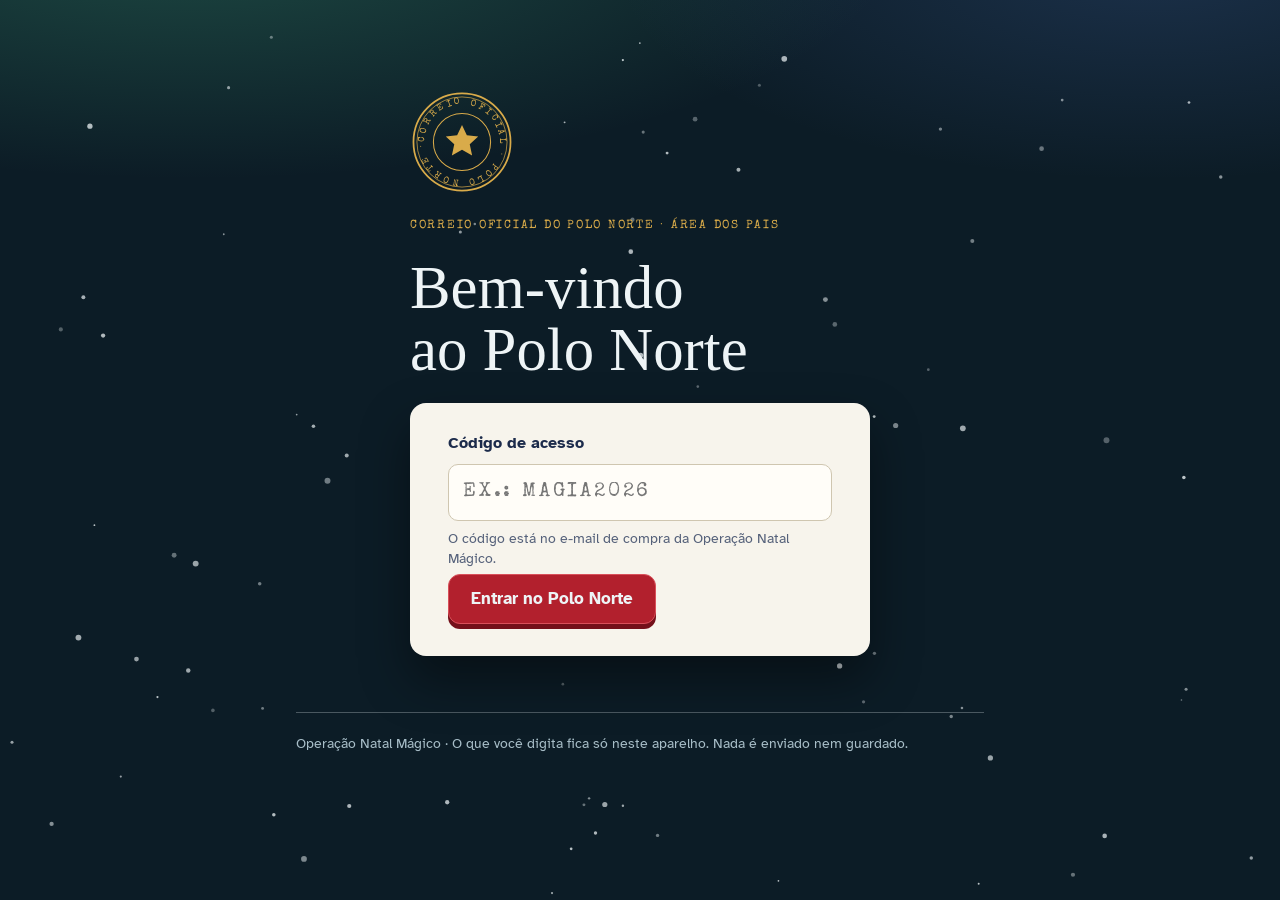
==== commit cfd58c93: "Add files via upload" ====
--- a/index.html
+++ b/index.html
@@ -176,13 +176,32 @@
     <div class="acoes">
       <button id="bt-apresentar" class="bt bt-principal" type="button">Apresentar para a criança</button>
       <button id="bt-editar" class="bt bt-secundario" type="button">Editar dados</button>
+      <button id="bt-nova" class="bt bt-secundario" type="button">Nova carta para outra criança</button>
+    </div>
+    <div id="lista-criancas" class="lista-criancas" hidden>
+      <p class="painel-rotulo">Cartas criadas nesta visita</p>
+      <div id="chips-criancas" class="chips"></div>
+      <p class="painel-nota">As cartas ficam aqui enquanto esta página estiver aberta. Antes de fechar, imprima os documentos de cada uma.</p>
+    </div>
+    <div class="imprimir-agora" id="imprimir-agora">
+      <div class="ia-texto">
+        <p class="painel-rotulo">Imprima agora, antes de fechar esta página</p>
+        <p class="ia-titulo" id="ia-titulo">Carta, passaporte e certificado</p>
+        <p class="painel-nota">O site não guarda nada. Se você fechar esta página sem imprimir, os documentos somem e o número de agente não volta. Imprima os três hoje e guarde o certificado num envelope fechado até o dia 24.</p>
+      </div>
+      <ol class="ia-lista">
+        <li><button type="button" class="ia-bt" data-imp="carta"><span class="ia-n">1</span><span class="ia-nome">Carta do Papai Noel<small>para a noite de abertura</small></span><span class="ia-st">Imprimir</span></button></li>
+        <li><button type="button" class="ia-bt" data-imp="passaporte"><span class="ia-n">2</span><span class="ia-nome">Passaporte<small>página de identificação, para colar no kit</small></span><span class="ia-st">Imprimir</span></button></li>
+        <li><button type="button" class="ia-bt" data-imp="certificado"><span class="ia-n">3</span><span class="ia-nome">Certificado de Agente de Honra<small>guardar lacrado até o dia 24</small></span><span class="ia-st">Imprimir</span></button></li>
+      </ol>
+      <p id="ia-pronto" class="ia-pronto" hidden>Tudo impresso! Guarde o certificado num envelope com a etiqueta “Abrir só no dia 24”, que está no PDF Grande Final, num lugar que a criança não alcança.</p>
     </div>
     <div class="painel">
       <div class="painel-item">
         <div>
           <p class="painel-rotulo">Número de agente</p>
           <p id="num-missao" class="num-missao">PN-2026-0000</p>
-          <p class="painel-nota">Já vem escrito na carta e no passaporte. Guarde também por aqui.</p>
+          <p class="painel-nota">Já vem escrito na carta, no passaporte e no certificado. Anote também em algum lugar seu.</p>
         </div>
         <button id="bt-copiar-num" class="bt bt-pequeno" type="button">Copiar número</button>
       </div>
@@ -206,6 +225,7 @@
     <div class="abas" role="tablist" aria-label="Materiais personalizados">
       <button type="button" role="tab" id="aba-carta" aria-selected="true" aria-controls="painel-carta">Carta do Papai Noel</button>
       <button type="button" role="tab" id="aba-passaporte" aria-selected="false" aria-controls="painel-passaporte" tabindex="-1">Passaporte</button>
+      <button type="button" role="tab" id="aba-certificado" aria-selected="false" aria-controls="painel-certificado" tabindex="-1">Certificado</button>
     </div>
     <div id="painel-carta" class="aba-painel" role="tabpanel" aria-labelledby="aba-carta">
       <div class="aba-acoes">
@@ -215,11 +235,19 @@
       <div id="carta-final"></div>
     </div>
     <div id="painel-passaporte" class="aba-painel" role="tabpanel" aria-labelledby="aba-passaporte" hidden>
-      <p class="lead">A página de identificação já sai preenchida. Imprima, recorte na linha pontilhada e cole na primeira página do Passaporte do kit. A criança completa a foto, o codinome e a assinatura.</p>
+      <p class="lead">A página de identificação já sai preenchida. Imprima, recorte na linha pontilhada e cole por cima da página 2 do Passaporte do kit. A criança completa a foto, o codinome e a assinatura.</p>
       <div class="aba-acoes">
         <button id="bt-imprimir-passaporte" class="bt bt-secundario" type="button">Imprimir o passaporte</button>
       </div>
       <div id="passaporte-final"></div>
+    </div>
+    <div id="painel-certificado" class="aba-painel" role="tabpanel" aria-labelledby="aba-certificado" hidden>
+      <p class="lead">O certificado é o prêmio do dia 24. Imprima hoje, junto com a carta, e guarde num envelope fechado até o grande final. A criança não deve ver antes.</p>
+      <div class="aba-acoes">
+        <button id="bt-imprimir-certificado" class="bt bt-secundario" type="button">Imprimir o certificado</button>
+        <p class="dica-impressao">Fica ainda mais bonito em papel mais grosso (180 g) ou em papel de certificado.</p>
+      </div>
+      <div id="certificado-final"></div>
     </div>
   </section>
 
@@ -244,7 +272,9 @@
               <li><label><input type="checkbox" id="c3" data-check="c3"><span>Imprimir os Desafios do Agente que quiser usar. Eles são opcionais.</span></label></li>
               <li><label><input type="checkbox" id="c4" data-check="c4"><span>Escolher onde o cartão vai aparecer toda manhã: ao lado da cama, na mesa do café ou na porta da geladeira. Sempre o mesmo lugar vira ritual.</span></label></li>
               <li><label><input type="checkbox" id="c5" data-check="c5"><span>Separar lápis de cor, cola e uma tesoura sem ponta.</span></label></li>
-              <li><label><input type="checkbox" id="c6" data-check="c6"><span>Gerar a carta, imprimir o passaporte e testar a apresentação no aparelho que você vai usar.</span></label></li>
+              <li><label><input type="checkbox" id="c6" data-check="c6"><span>Gerar a carta no site e, no mesmo dia, imprimir a carta, o passaporte e o certificado. Depois que a página fecha, o site não guarda nada.</span></label></li>
+              <li><label><input type="checkbox" id="c7" data-check="c7"><span>Guardar o certificado num envelope fechado com a etiqueta “Abrir só no dia 24”, num lugar que a criança não alcança.</span></label></li>
+              <li><label><input type="checkbox" id="c8" data-check="c8"><span>Testar a apresentação no aparelho que você vai usar.</span></label></li>
             </ul>
           </div>
         </li>
@@ -290,14 +320,14 @@
               <li>Pista 5 na máquina de lavar</li>
               <li>Pista 6 na árvore de Natal</li>
             </ul>
-            <p>A pista 1 vai junto com o Cartão do Dia 23. Na pista 6, escreva à mão onde está a surpresa final. Se algum esconderijo não existir na sua casa, troque por outro e ajuste a pista anterior.</p>
+            <p>A pista 1 vai junto com o Cartão do Dia 23. Na pista 6, escreva à mão onde está a surpresa final. Se algum esconderijo não existir na sua casa, use uma das pistas reserva do PDF Grande Final.</p>
           </div>
         </li>
         <li class="etapa">
           <h3>O grande final (dia 24)</h3>
           <div class="etapa-corpo">
             <ul>
-              <li>Preencha o certificado com o nome da criança e a data. Assine como Papai Noel, com uma letra diferente da sua.</li>
+              <li>Pegue o certificado que você imprimiu no dia da carta, guardado no envelope. Ele já vem com o nome e o número de agente.</li>
               <li>Entregue o certificado junto com o Cartão Final do Papai Noel.</li>
               <li>Os Vale-Momentos em Família podem ir junto, como presente extra.</li>
             </ul>
@@ -310,7 +340,8 @@
               <div><dt>Esqueci de deixar o cartão.</dt><dd>Deixe dois no dia seguinte, com um aviso: “A neve atrasou o duende Faísca”.</dd></div>
               <div><dt>O dia foi corrido demais.</dt><dd>Troque por uma missão de 5 minutos, como a da gratidão (dia 4) ou a dos elogios (dia 15). Você pode trocar os dias de lugar.</dd></div>
               <div><dt>A criança não cumpriu a missão.</dt><dd>Não apague estrelas. Diga que a missão pode ser feita amanhã: a magia não tem pressa.</dd></div>
-              <div><dt>Tenho mais de um filho.</dt><dd>Gere uma carta e um passaporte para cada um. Cada criança ganha o próprio número de agente, e as missões podem ser feitas juntos.</dd></div>
+              <div><dt>Perdi o certificado ou esqueci de imprimir.</dt><dd>O PDF Grande Final tem um certificado em branco. Preencha à mão com o nome e o número de agente que estão no passaporte.</dd></div>
+              <div><dt>Tenho mais de um filho.</dt><dd>Depois de gerar a primeira carta, toque em “Nova carta para outra criança”. Cada uma ganha a própria carta, o próprio passaporte e o próprio número de agente. Imprima a carta, o passaporte e o certificado de cada uma antes de fechar a página. As missões podem ser feitas juntos.</dd></div>
               <div><dt>A criança perguntou se é você.</dt><dd>Responda com outra pergunta: “O que você acha?”. Deixe a imaginação dela decidir.</dd></div>
             </dl>
           </div>
@@ -374,6 +405,8 @@
   <section id="ap-carta" class="ap-etapa ap-etapa-carta" hidden>
     <div id="ap-folha" class="ap-folha"></div>
     <button id="bt-aceito" class="bt bt-ouro bt-grande" type="button">Eu aceito a missão!</button>
+    <div class="espia espia-faisca" aria-hidden="true"><p class="espia-balao">Psiu! Leia até o fim!</p><div class="espia-corpo" data-personagem="faisca"></div></div>
+    <div class="espia espia-lumi" aria-hidden="true"><p class="espia-balao">Será que aceita?</p><div class="espia-corpo" data-personagem="lumi"></div></div>
   </section>
 
   <section id="ap-aceita" class="ap-etapa" hidden>
--- a/estilo.css
+++ b/estilo.css
@@ -169,6 +169,15 @@
 }
 .abas button[aria-selected="true"]{color:var(--neve); border-bottom-color:var(--ouro)}
 .aba-painel{display:flex; flex-direction:column; gap:18px}
+.lista-criancas{display:flex; flex-direction:column; gap:10px; background:var(--noite-2); border:1px solid var(--borda-clara); border-radius:14px; padding:16px 18px}
+.chips{display:flex; flex-wrap:wrap; gap:8px}
+.chip{
+  font:700 .98rem var(--f-ui); color:var(--neve); background:transparent; border:1.5px solid var(--borda-clara);
+  border-radius:999px; padding:8px 16px; min-height:44px; cursor:pointer; display:inline-flex; align-items:center; gap:8px
+}
+.chip small{font:400 .78rem var(--f-tele); letter-spacing:.06em; color:var(--neve-2)}
+.chip[aria-pressed="true"]{background:var(--ouro); border-color:var(--ouro); color:var(--noite)}
+.chip[aria-pressed="true"] small{color:var(--noite)}
 .aba-acoes{display:flex; flex-wrap:wrap; gap:10px 16px; align-items:center}
 .dica-impressao{font-size:.92rem; color:var(--neve-2)}
 
@@ -410,6 +419,125 @@
 @keyframes surgir{from{opacity:0; transform:translateY(12px)}to{opacity:1; transform:none}}
 @media (max-width:420px){ .intro-dupla{gap:10px} .balao{padding:10px 11px} }
 
+/* ---------- imprimir agora ---------- */
+.imprimir-agora{display:flex; flex-direction:column; gap:14px; background:var(--noite-2); border:1.5px solid var(--ouro); border-radius:16px; padding:18px 18px 20px}
+.ia-texto{display:flex; flex-direction:column; gap:6px}
+.ia-titulo{font-family:var(--f-oficial); font-size:1.6rem; line-height:1.1; color:var(--neve)}
+.ia-lista{list-style:none; margin:0; padding:0; display:flex; flex-direction:column; gap:8px}
+.ia-bt{
+  width:100%; display:flex; align-items:center; gap:12px; text-align:left; cursor:pointer;
+  background:var(--noite-3); color:var(--neve); border:1px solid var(--borda-clara); border-radius:12px; padding:12px 14px; min-height:56px; font:700 1rem var(--f-ui)
+}
+.ia-bt:hover{border-color:var(--ouro)}
+.ia-n{width:30px; height:30px; border-radius:50%; flex:none; display:grid; place-items:center; border:1.5px solid var(--ouro); color:var(--ouro-claro); font:400 .95rem var(--f-tele)}
+.ia-nome{flex:1; min-width:0; display:flex; flex-direction:column; gap:2px}
+.ia-nome small{font-weight:400; font-size:.85rem; color:var(--neve-2)}
+.ia-st{font:400 .8rem var(--f-tele); letter-spacing:.08em; text-transform:uppercase; color:var(--ouro-claro); white-space:nowrap}
+.ia-bt.feito .ia-n{background:var(--ouro); border-color:var(--ouro); color:var(--noite)}
+.ia-bt.feito .ia-st{color:var(--neve-2)}
+.ia-pronto{font-size:.95rem; color:var(--neve); border-left:3px solid var(--ouro); padding-left:12px}
+
+/* ---------- certificado ----------
+   Desenhado em unidades cqw (1cqw = 1% da largura do certificado):
+   o mesmo código serve para a tela, para a impressão em A4 e para o PDF do kit. */
+.ct-wrap{container-type:inline-size; width:100%; max-width:620px; margin-inline:auto}
+.certificado{
+  --ct-papel:#f7f4ec; --ct-tinta:#1c2b4b; --ct-tinta2:#55617a; --ct-ouro:#d9ab4a; --ct-ouroE:#94701f;
+  --ct-lacre:#b2202d; --ct-lacreE:#74101a; --ct-lacreC:#d9505a; --ct-pinho:#1f5040; --ct-rena:#7d5232;
+  position:relative; width:100%; aspect-ratio:210 / 297; overflow:hidden; color:var(--ct-tinta);
+  background:
+    radial-gradient(ellipse 80% 34% at 50% 0%, rgba(217,171,74,.20), transparent 70%),
+    repeating-radial-gradient(circle at 50% 52%, rgba(31,80,64,.045) 0 .22cqw, transparent .22cqw 2.4cqw),
+    var(--ct-papel);
+  box-shadow:0 24px 50px rgba(0,0,0,.42);
+  font-family:var(--f-mao);
+}
+.ct-moldura{position:absolute; inset:4cqw; border:.55cqw solid var(--ct-ouro); border-radius:1.6cqw}
+.ct-moldura::before{content:""; position:absolute; inset:1cqw; border:.16cqw solid var(--ct-ouro); border-radius:1cqw}
+.ct-moldura::after{content:""; position:absolute; inset:1.9cqw; border:.16cqw dashed rgba(178,32,45,.5); border-radius:.6cqw}
+.ct-canto{position:absolute; width:5cqw; height:5cqw; padding:.5cqw; border-radius:50%; background:var(--ct-papel); color:var(--ct-lacre)}
+.ct-canto svg{display:block; width:100%; height:100%}
+.ct-canto.c1{left:1.8cqw; top:1.8cqw} .ct-canto.c2{right:1.8cqw; top:1.8cqw}
+.ct-canto.c3{left:1.8cqw; bottom:1.8cqw} .ct-canto.c4{right:1.8cqw; bottom:1.8cqw}
+.ct-corpo{position:absolute; left:10cqw; right:10cqw; top:9cqw; display:flex; flex-direction:column; align-items:center; text-align:center}
+.ct-emblema{width:12cqw; color:var(--ct-lacre)}
+.ct-emblema svg{display:block; width:100%; height:auto}
+.ct-olho{margin-top:2cqw; font-family:var(--f-tele); font-size:1.65cqw; letter-spacing:.2em; text-transform:uppercase; color:var(--ct-tinta2)}
+.ct-titulo{margin:2cqw 0 0; font-family:var(--f-oficial); font-weight:400; font-size:10.4cqw; line-height:.95; color:var(--ct-lacre)}
+.ct-sub{margin-top:1.2cqw; font-family:var(--f-oficial); font-size:4.4cqw; line-height:1.1; color:var(--ct-pinho)}
+.ct-certificamos{margin-top:3.4cqw; font-size:3.5cqw}
+.ct-nome{margin-top:.6cqw; min-width:58cqw; max-width:100%; padding:0 3cqw .8cqw; border-bottom:.3cqw solid var(--ct-ouro); font-family:var(--f-oficial); font-size:9cqw; line-height:1.05; color:var(--ct-tinta); overflow-wrap:anywhere}
+.ct-nome.vazio{height:11cqw}
+.ct-num{margin-top:1.4cqw; font-family:var(--f-tele); font-size:2.5cqw; letter-spacing:.08em; color:var(--ct-lacre)}
+.ct-texto{margin-top:2.6cqw; max-width:78cqw; font-size:3cqw; line-height:1.4}
+.ct-texto b{color:var(--ct-pinho)}
+.ct-medidor{margin-top:2.6cqw; display:flex; flex-direction:column; align-items:center; gap:1cqw}
+.ct-medidor-rot{font-family:var(--f-tele); font-size:1.65cqw; letter-spacing:.18em; text-transform:uppercase; color:var(--ct-tinta2)}
+.ct-estrelas{display:flex; gap:.45cqw; color:var(--ct-ouro)}
+.ct-estrelas svg{display:block; width:2.45cqw; height:2.45cqw}
+.ct-data{margin-top:2.4cqw; font-size:3.1cqw}
+.ct-assinaturas{margin-top:2.4cqw; width:100%; display:grid; grid-template-columns:repeat(3, 1fr); gap:3cqw}
+.ct-assinaturas > div{display:flex; flex-direction:column; align-items:center; min-width:0}
+.ct-assin{height:6.2cqw; display:flex; align-items:flex-end; white-space:nowrap; font-family:var(--f-assin); font-size:6cqw; line-height:1; color:var(--ct-tinta); transform:rotate(-4deg)}
+.ct-pegada{height:6.2cqw; display:flex; align-items:flex-end; color:var(--ct-rena)}
+.ct-pegada svg{width:6cqw; height:6cqw; transform:rotate(-14deg)}
+.ct-assinaturas i{width:100%; border-bottom:.2cqw solid var(--ct-tinta2); margin-top:.4cqw}
+.ct-assinaturas small{margin-top:.9cqw; font-family:var(--f-ui); font-weight:700; font-size:1.55cqw; letter-spacing:.08em; text-transform:uppercase; color:var(--ct-tinta2)}
+.ct-faisca{position:absolute; left:7.5cqw; top:7.5cqw; width:14cqw}
+.ct-lumi{position:absolute; right:7cqw; top:9cqw; width:17cqw}
+.ct-faisca svg, .ct-lumi svg{display:block; width:100%; height:auto}
+.ct-selo{position:absolute; left:50%; bottom:3cqw; width:12cqw; height:12cqw; transform:translateX(-50%)}
+.ct-selo::before, .ct-selo::after{content:""; position:absolute; top:58%; width:3.8cqw; height:7.6cqw; background:var(--ct-lacre); clip-path:polygon(0 0, 100% 0, 100% 100%, 50% 80%, 0 100%)}
+.ct-selo::before{left:18%; transform:rotate(22deg)}
+.ct-selo::after{right:18%; transform:rotate(-22deg)}
+.ct-lacre{position:absolute; inset:0; z-index:1; display:grid; place-items:center; color:#f3d27f;
+  border-radius:48% 52% 50% 50% / 53% 47% 53% 47%;
+  background:radial-gradient(circle at 35% 30%, var(--ct-lacreC), var(--ct-lacre) 55%, var(--ct-lacreE));
+  box-shadow:inset 0 -.8cqw 1.6cqw rgba(0,0,0,.25)}
+.ct-lacre svg{width:48%; height:48%}
+/* ---------- fim certificado ---------- */
+
+/* ---------- personagens espiando a leitura da carta ----------
+   Um de cada vez: o Faísca pela esquerda, depois a Lumi pela direita. Ciclo de 12 s. */
+.espia{position:fixed; z-index:53; pointer-events:none; width:clamp(92px, 19vw, 170px)}
+.espia-corpo{position:relative; z-index:1}
+.espia-corpo svg{display:block; width:100%; height:auto}
+.espia-faisca{left:0; bottom:calc(env(safe-area-inset-bottom,0px) + 12vh); transform:translateX(-115%) rotate(16deg); animation:espiaEsq 12s 2.2s ease-in-out infinite}
+.espia-lumi{right:0; bottom:calc(env(safe-area-inset-bottom,0px) + 38vh); transform:translateX(115%) rotate(-8deg); animation:espiaDir 12s 2.2s ease-in-out infinite}
+.espia-balao{
+  position:absolute; top:-6px; width:max-content; max-width:150px; padding:7px 11px; border-radius:14px;
+  background:var(--papel); color:var(--tinta); font:700 clamp(.8rem, 2.6vw, .98rem)/1.25 var(--f-mao);
+  box-shadow:0 8px 18px var(--sombra); opacity:0; z-index:2
+}
+.espia-faisca .espia-balao{left:66%; transform:rotate(-16deg); animation:baloes 12s 2.2s ease-in-out infinite}
+.espia-lumi .espia-balao{right:62%; transform:rotate(8deg); animation:baloes 12s 8.2s ease-in-out infinite}
+@keyframes espiaEsq{
+  0%{transform:translateX(-115%) rotate(16deg)}
+  9%{transform:translateX(-36%) rotate(16deg)}
+  20%{transform:translateX(-30%) rotate(8deg)}
+  32%{transform:translateX(-36%) rotate(16deg)}
+  42%, 100%{transform:translateX(-115%) rotate(16deg)}
+}
+@keyframes espiaDir{
+  0%, 50%{transform:translateX(115%) rotate(-8deg)}
+  59%{transform:translateX(34%) rotate(-8deg)}
+  70%{transform:translateX(30%) rotate(-14deg)}
+  82%{transform:translateX(34%) rotate(-8deg)}
+  92%, 100%{transform:translateX(115%) rotate(-8deg)}
+}
+@keyframes baloes{0%, 8%{opacity:0} 12%, 30%{opacity:1} 34%, 100%{opacity:0}}
+@media (prefers-reduced-motion: reduce){
+  .espia, .espia-balao{animation:none !important}
+  .espia-faisca{transform:translateX(-40%) rotate(16deg)}
+  .espia-lumi{transform:translateX(36%) rotate(-8deg)}
+}
+@media (max-width:600px){
+  .espia{width:84px}
+  .espia-balao{max-width:118px; padding:6px 9px}
+  .espia-faisca .espia-balao{left:52%; top:-30px}
+  .espia-lumi .espia-balao{right:40%; top:-30px}
+}
+
 #impressao{display:none}
 
 @media (prefers-reduced-motion: reduce){
@@ -431,10 +559,14 @@
   #impressao .carta-rodape{margin-top:.8em}
   #impressao .carta-topo{grid-template-columns:auto 1fr auto}
   #impressao .carta-topo .carimbo{grid-column:auto; margin:0; width:6.4em}
-  #impressao .passaporte{width:150mm; max-width:none; margin:18mm auto 0; font-size:11.5pt; box-shadow:none; outline:1.5px dashed var(--tinta-2); outline-offset:5mm}
-  #impressao .pp-corpo{grid-template-columns:30mm 1fr}
+  #impressao .passaporte{width:140.5mm; height:97mm; max-width:none; margin:20mm auto 0; font-size:9.6pt; padding:5mm 6mm 4mm; border-radius:3mm; overflow:hidden; box-shadow:none; outline:1.5px dashed var(--tinta-2); outline-offset:3mm}
+  #impressao .pp-corpo{grid-template-columns:26mm 1fr}
+  #impressao .pp-dados{gap:1.4mm 4mm}
+  #impressao .pp-mrz{margin-top:2mm}
   #impressao .pp-dados{grid-template-columns:1fr 1fr}
   #impressao .pp-mrz{font-size:9.6pt}
+  #impressao .ct-wrap{max-width:none; width:210mm}
+  #impressao .certificado{aspect-ratio:auto; height:296mm; box-shadow:none}
   #impressao .guia{page:guia; color:var(--tinta); background:none; font-size:10.5pt}
   #impressao .guia-titulo{font-family:var(--f-oficial); font-size:22pt; color:var(--pinho); margin-bottom:4mm}
   #impressao .etapa{background:none; border:1px solid var(--campo-borda); break-inside:avoid; padding:4mm 5mm}
